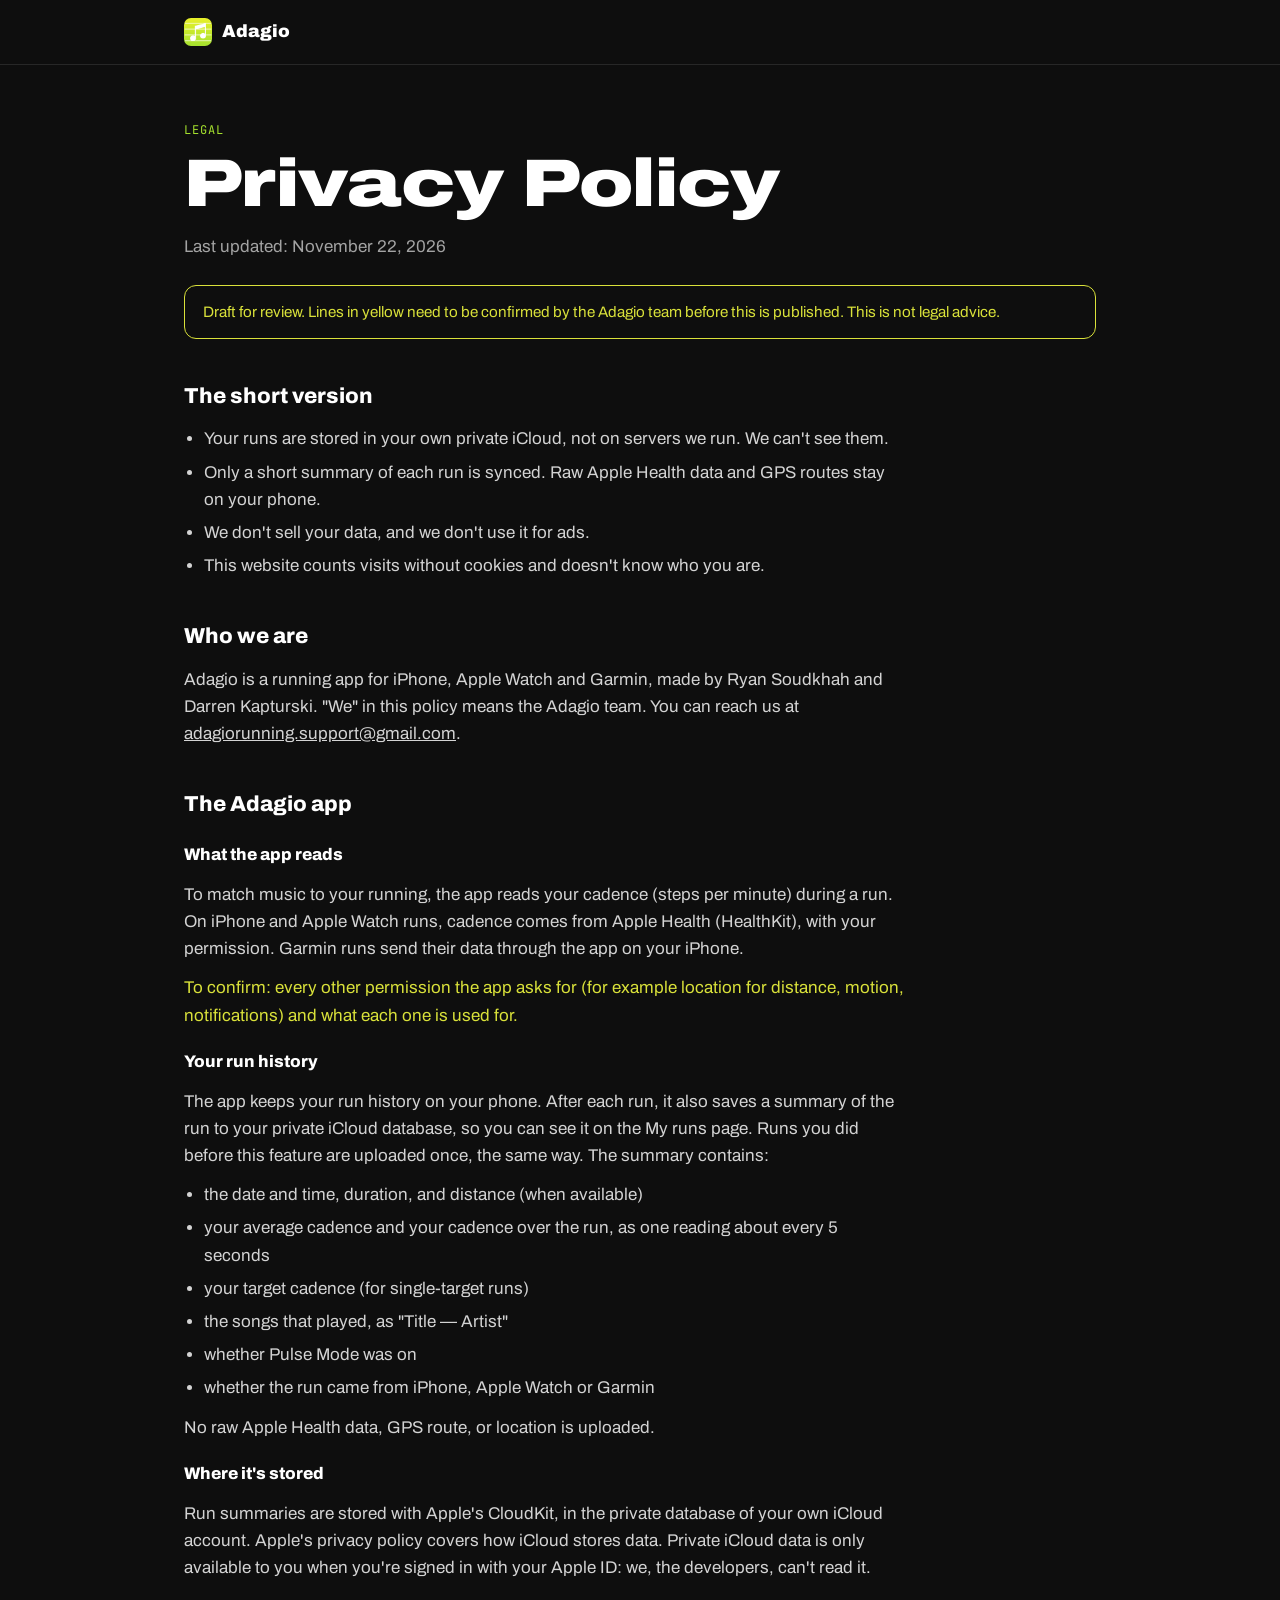
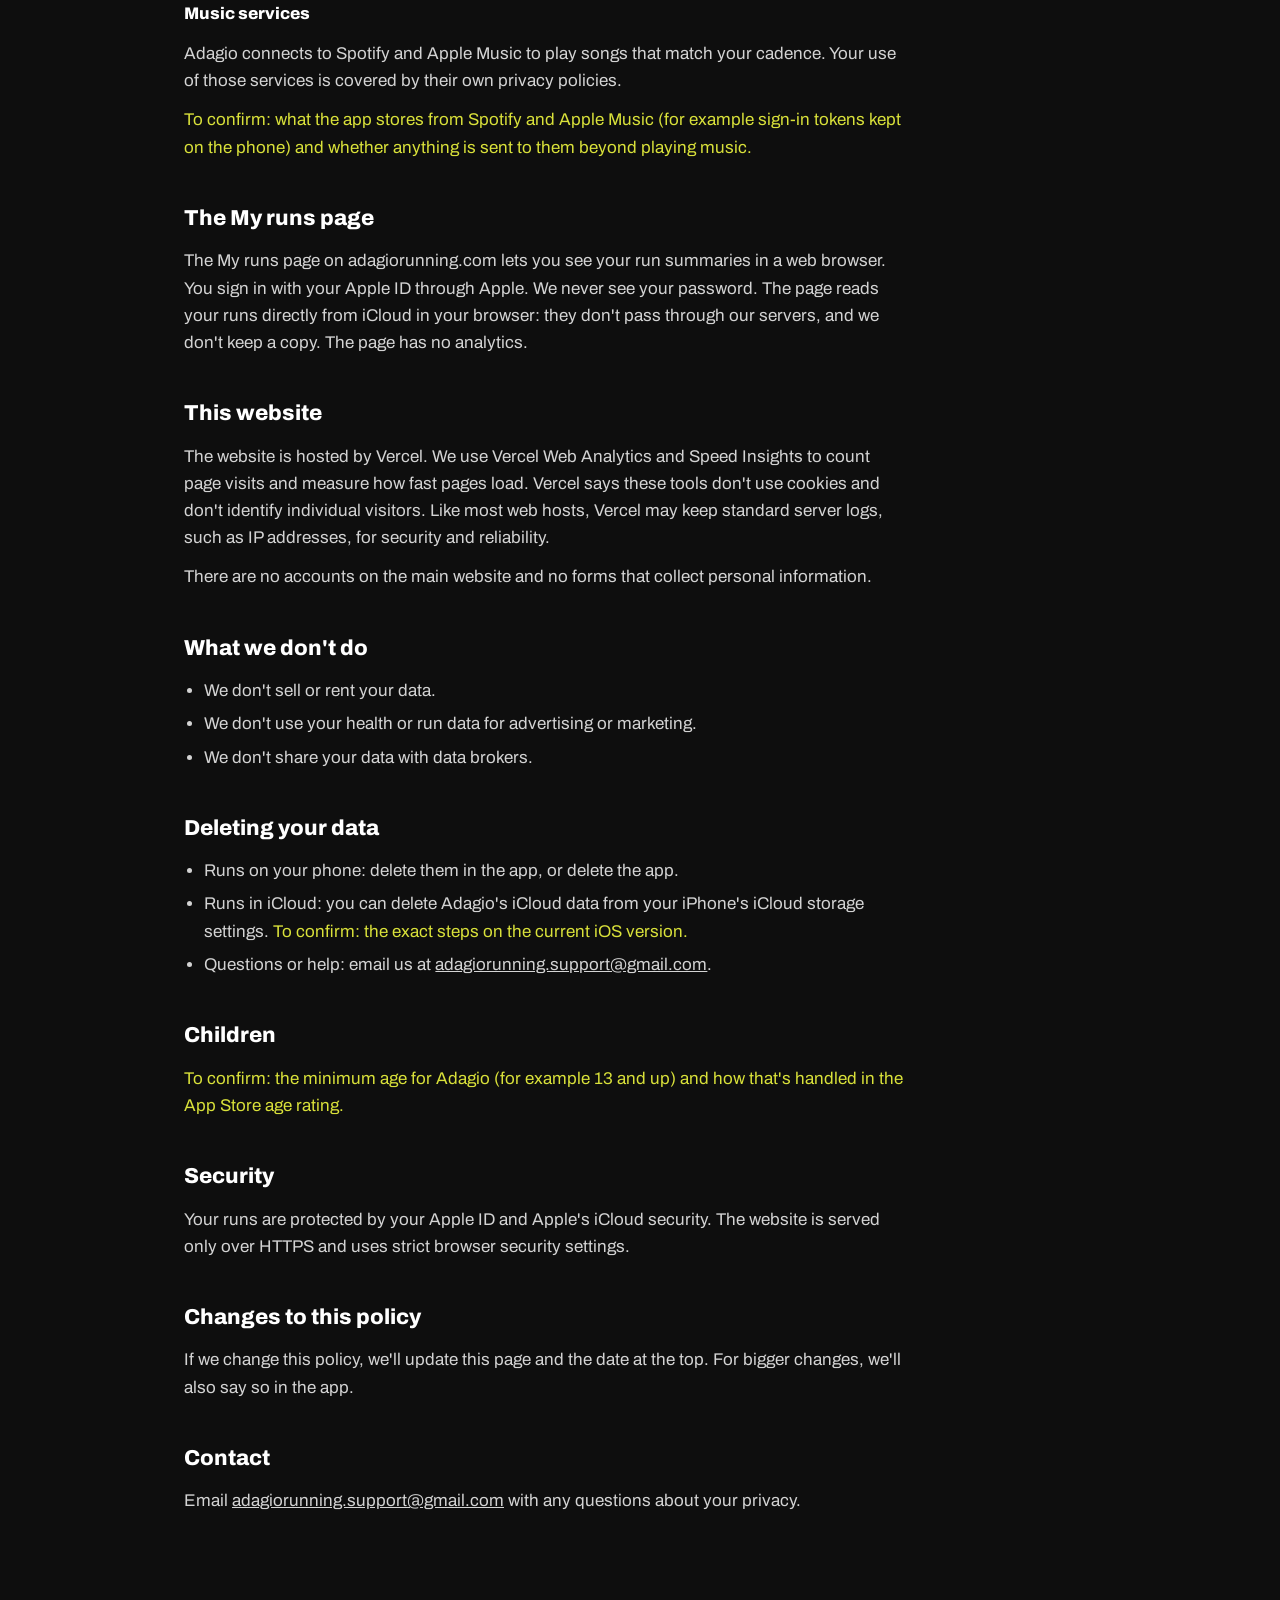
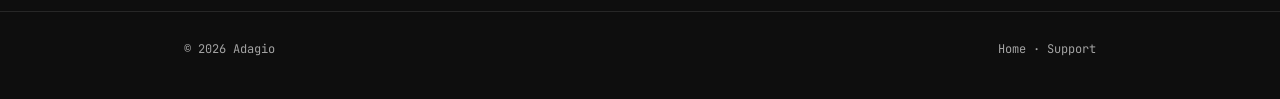
==== privacy.html @ 762814e5 "My runs page (CloudKit), draft privacy policy, and security headers - runs.html + runs.js: Sign in w" ====
<!doctype html>
<html lang="en">
<head>
  <meta charset="utf-8">
  <meta name="viewport" content="width=device-width, initial-scale=1">
  <title>Privacy Policy — Adagio</title>
  <meta name="description" content="How Adagio and adagiorunning.com handle your data.">
  <!-- DRAFT: not indexed or linked until it has been reviewed -->
  <meta name="robots" content="noindex, nofollow">
  <meta name="theme-color" content="#0E0E0E">
  <link rel="icon" href="/favicon.ico" sizes="any">
  <link rel="icon" type="image/png" sizes="192x192" href="/favicon-192.png">
  <link rel="apple-touch-icon" sizes="180x180" href="/apple-touch-icon.png">
  <link rel="preconnect" href="https://fonts.googleapis.com">
  <link rel="preconnect" href="https://fonts.gstatic.com" crossorigin>
  <link href="https://fonts.googleapis.com/css2?family=Archivo:wdth,wght@62..125,100..900&family=JetBrains+Mono:wght@500&display=swap" rel="stylesheet">
  <link rel="stylesheet" href="/pages.css">
</head>
<body>
  <a class="skip" href="#main">Skip to content</a>
  <header class="bar">
    <div class="wrap">
      <a class="logo" href="/"><img src="/favicon-96.png" alt="" width="96" height="96"><span>Adagio</span></a>
    </div>
  </header>

  <main id="main">
    <div class="wrap">
      <p class="label">Legal</p>
      <h1 class="title">Privacy Policy</h1>
      <p class="intro">Last updated: November 22, 2026</p>
      <p class="draft">Draft for review. Lines in yellow need to be confirmed by the Adagio team before this is published. This is not legal advice.</p>

      <div class="policy">
        <h2>The short version</h2>
        <ul>
          <li>Your runs are stored in your own private iCloud, not on servers we run. We can't see them.</li>
          <li>Only a short summary of each run is synced. Raw Apple Health data and GPS routes stay on your phone.</li>
          <li>We don't sell your data, and we don't use it for ads.</li>
          <li>This website counts visits without cookies and doesn't know who you are.</li>
        </ul>

        <h2>Who we are</h2>
        <p>Adagio is a running app for iPhone, Apple Watch and Garmin, made by Ryan Soudkhah and Darren Kapturski. "We" in this policy means the Adagio team. You can reach us at <a href="mailto:adagiorunning.support@gmail.com">adagiorunning.support@gmail.com</a>.</p>

        <h2>The Adagio app</h2>
        <h3>What the app reads</h3>
        <p>To match music to your running, the app reads your cadence (steps per minute) during a run. On iPhone and Apple Watch runs, cadence comes from Apple Health (HealthKit), with your permission. Garmin runs send their data through the app on your iPhone.</p>
        <p class="todo">To confirm: every other permission the app asks for (for example location for distance, motion, notifications) and what each one is used for.</p>

        <h3>Your run history</h3>
        <p>The app keeps your run history on your phone. After each run, it also saves a summary of the run to your private iCloud database, so you can see it on the My runs page. Runs you did before this feature are uploaded once, the same way. The summary contains:</p>
        <ul>
          <li>the date and time, duration, and distance (when available)</li>
          <li>your average cadence and your cadence over the run, as one reading about every 5 seconds</li>
          <li>your target cadence (for single-target runs)</li>
          <li>the songs that played, as "Title — Artist"</li>
          <li>whether Pulse Mode was on</li>
          <li>whether the run came from iPhone, Apple Watch or Garmin</li>
        </ul>
        <p>No raw Apple Health data, GPS route, or location is uploaded.</p>

        <h3>Where it's stored</h3>
        <p>Run summaries are stored with Apple's CloudKit, in the private database of your own iCloud account. Apple's privacy policy covers how iCloud stores data. Private iCloud data is only available to you when you're signed in with your Apple ID: we, the developers, can't read it.</p>

        <h3>Music services</h3>
        <p>Adagio connects to Spotify and Apple Music to play songs that match your cadence. Your use of those services is covered by their own privacy policies.</p>
        <p class="todo">To confirm: what the app stores from Spotify and Apple Music (for example sign-in tokens kept on the phone) and whether anything is sent to them beyond playing music.</p>

        <h2>The My runs page</h2>
        <p>The My runs page on adagiorunning.com lets you see your run summaries in a web browser. You sign in with your Apple ID through Apple. We never see your password. The page reads your runs directly from iCloud in your browser: they don't pass through our servers, and we don't keep a copy. The page has no analytics.</p>

        <h2>This website</h2>
        <p>The website is hosted by Vercel. We use Vercel Web Analytics and Speed Insights to count page visits and measure how fast pages load. Vercel says these tools don't use cookies and don't identify individual visitors. Like most web hosts, Vercel may keep standard server logs, such as IP addresses, for security and reliability.</p>
        <p>There are no accounts on the main website and no forms that collect personal information.</p>

        <h2>What we don't do</h2>
        <ul>
          <li>We don't sell or rent your data.</li>
          <li>We don't use your health or run data for advertising or marketing.</li>
          <li>We don't share your data with data brokers.</li>
        </ul>

        <h2>Deleting your data</h2>
        <ul>
          <li>Runs on your phone: delete them in the app, or delete the app.</li>
          <li>Runs in iCloud: you can delete Adagio's iCloud data from your iPhone's iCloud storage settings. <span class="todo">To confirm: the exact steps on the current iOS version.</span></li>
          <li>Questions or help: email us at <a href="mailto:adagiorunning.support@gmail.com">adagiorunning.support@gmail.com</a>.</li>
        </ul>

        <h2>Children</h2>
        <p class="todo">To confirm: the minimum age for Adagio (for example 13 and up) and how that's handled in the App Store age rating.</p>

        <h2>Security</h2>
        <p>Your runs are protected by your Apple ID and Apple's iCloud security. The website is served only over HTTPS and uses strict browser security settings.</p>

        <h2>Changes to this policy</h2>
        <p>If we change this policy, we'll update this page and the date at the top. For bigger changes, we'll also say so in the app.</p>

        <h2>Contact</h2>
        <p>Email <a href="mailto:adagiorunning.support@gmail.com">adagiorunning.support@gmail.com</a> with any questions about your privacy.</p>
      </div>
    </div>
  </main>

  <footer class="foot">
    <div class="wrap">
      <span>© 2026 Adagio</span>
      <span><a href="/">Home</a> · <a href="mailto:adagiorunning.support@gmail.com">Support</a></span>
    </div>
  </footer>
</body>
</html>
---- pages.css ----
/* Inner pages (My runs, Privacy): same palette and type as the landing page, no scroll effects. */
:root {
  --black: #0E0E0E; --card: #161616; --line: rgba(255,255,255,.1); --paper: #E9E6DA;
  --lime: #A6E22E; --yellow: #D9E13A; --white: #FFFFFF; --fg-2: rgba(255,255,255,.62);
  --sans: "Archivo", -apple-system, BlinkMacSystemFont, "Segoe UI", Helvetica, Arial, sans-serif;
  --mono: "JetBrains Mono", ui-monospace, "SF Mono", Menlo, monospace;
  --pad: 24px; --max: 960px;
}
*, *::before, *::after { box-sizing: border-box; }
html { background: var(--black); }
body { margin: 0; font-family: var(--sans); font-size: 1.0625rem; line-height: 1.6; color: var(--white); background: var(--black); -webkit-font-smoothing: antialiased; }
h1, h2, h3, p, ul, ol { margin: 0; }
a { color: inherit; }
em, i { font-style: normal; }
img { display: block; max-width: 100%; }
[hidden] { display: none !important; }
:focus-visible { outline: 3px solid var(--yellow); outline-offset: 3px; }
.skip { position: absolute; left: -999px; top: 8px; background: var(--yellow); color: #0A0A0A; padding: 8px 14px; z-index: 10; }
.skip:focus { left: 8px; }
.wrap { width: 100%; max-width: var(--max); margin: 0 auto; padding: 0 var(--pad); }

/* top bar */
.bar { border-bottom: 1px solid var(--line); }
.bar .wrap { display: flex; align-items: center; justify-content: space-between; gap: 16px; min-height: 64px; }
.logo { display: flex; align-items: center; gap: 10px; text-decoration: none; font-weight: 900; font-size: 1.1rem; }
.logo img { width: 28px; height: 28px; border-radius: 7px; }

main { padding: 56px 0 96px; }
.label { font-family: var(--mono); font-size: .75rem; letter-spacing: .08em; text-transform: uppercase; color: var(--lime); }
.title { margin-top: 10px; font-weight: 900; font-stretch: 125%; font-size: clamp(2.2rem, 8vw, 4.2rem); line-height: 1; letter-spacing: -.01em; }
.intro { margin-top: 16px; max-width: 620px; color: var(--fg-2); }

.panel { margin-top: 40px; padding: 28px; border: 1px solid var(--line); border-radius: 16px; background: var(--card); }
.panel h2 { font-size: 1.35rem; font-weight: 800; }
.panel p + p, .panel h2 + p { margin-top: 10px; }
.panel .muted { color: var(--fg-2); font-size: .95rem; }
.btn { display: inline-flex; align-items: center; gap: 8px; min-height: 44px; padding: 0 18px; border-radius: 999px; border: 1px solid var(--line);
  background: transparent; color: var(--white); font: 700 .95rem var(--sans); cursor: pointer; text-decoration: none; }
.btn:hover { border-color: rgba(255,255,255,.35); }
.signin { margin-top: 20px; min-height: 44px; }

.foot { border-top: 1px solid var(--line); padding: 28px 0 40px; font-family: var(--mono); font-size: .75rem; color: var(--fg-2); }
.foot .wrap { display: flex; flex-wrap: wrap; gap: 8px 24px; justify-content: space-between; }
.foot a { text-decoration: none; }
.foot a:hover { color: var(--white); }

/* ---------- My runs ---------- */
.toolbar { margin-top: 40px; display: flex; flex-wrap: wrap; align-items: center; justify-content: space-between; gap: 12px; }
.toolbar h2 { font-size: 1.1rem; font-weight: 800; }
.units { display: inline-flex; border: 1px solid var(--line); border-radius: 999px; padding: 3px; }
.units button { min-height: 36px; padding: 0 14px; border: 0; border-radius: 999px; background: none; color: var(--fg-2); font: 700 .85rem var(--sans); cursor: pointer; }
.units button[aria-pressed="true"] { background: var(--lime); color: #0A0A0A; }

.week { margin-top: 16px; display: grid; grid-template-columns: repeat(3, minmax(0, 1fr)); gap: 12px; }
.stat { padding: 18px; border: 1px solid var(--line); border-radius: 14px; background: var(--card); min-width: 0; }
.stat dt { font-family: var(--mono); font-size: .7rem; letter-spacing: .08em; text-transform: uppercase; color: var(--fg-2); }
.stat dd { margin: 6px 0 0; font-weight: 900; font-size: clamp(1.4rem, 5vw, 2rem); line-height: 1.1; overflow-wrap: anywhere; }

.runs { list-style: none; padding: 0; margin-top: 16px; display: grid; gap: 12px; }
.run { width: 100%; display: grid; grid-template-columns: minmax(0, 1fr) 120px; gap: 16px; align-items: center; text-align: left;
  padding: 18px 20px; border: 1px solid var(--line); border-radius: 14px; background: var(--card); color: inherit; font: inherit; cursor: pointer; }
.run:hover { border-color: rgba(255,255,255,.28); }
.run-when { font-weight: 800; }
.run-meta { margin-top: 4px; display: flex; flex-wrap: wrap; gap: 4px 14px; color: var(--fg-2); font-size: .92rem; }
.run-cad { margin-top: 8px; font-size: .92rem; }
.run-cad strong { color: var(--lime); }
.spark { width: 120px; height: 36px; display: block; }
.badge { display: inline-block; margin-left: 8px; padding: 1px 8px; border-radius: 999px; border: 1px solid var(--lime); color: var(--lime); font-family: var(--mono); font-size: .68rem; letter-spacing: .04em; vertical-align: 2px; }

/* run detail */
.detail-head { display: flex; flex-wrap: wrap; align-items: center; justify-content: space-between; gap: 12px; margin-top: 40px; }
.detail-head h2 { font-size: clamp(1.4rem, 5vw, 2rem); font-weight: 900; }
.facts { margin-top: 20px; display: grid; grid-template-columns: repeat(auto-fit, minmax(150px, 1fr)); gap: 12px; }
.facts .stat dd { font-size: clamp(1.25rem, 3.4vw, 1.6rem); overflow-wrap: normal; white-space: nowrap; }
.chart-wrap { margin-top: 24px; padding: 20px; border: 1px solid var(--line); border-radius: 14px; background: var(--card); }
.chart-wrap h3, .songs h3 { font-size: 1rem; font-weight: 800; }
.chart { margin-top: 12px; width: 100%; height: auto; display: block; }
.chart text { font-family: var(--mono); font-size: 11px; fill: rgba(255,255,255,.55); }
.legend { margin-top: 8px; display: flex; flex-wrap: wrap; gap: 6px 18px; font-size: .85rem; color: var(--fg-2); }
.legend span::before { content: ""; display: inline-block; width: 14px; height: 3px; margin-right: 6px; vertical-align: 3px; background: var(--lime); }
.legend .target::before { background: none; border-top: 2px dashed rgba(255,255,255,.7); height: 0; }
.songs { margin-top: 24px; padding: 20px; border: 1px solid var(--line); border-radius: 14px; background: var(--card); }
.songs ol { margin-top: 10px; padding-left: 1.4em; color: var(--fg-2); }
.songs li { overflow-wrap: anywhere; }
.songs li + li { margin-top: 4px; }

.status { margin-top: 40px; color: var(--fg-2); }
.status.is-error { color: #FF8A8A; }
.demo-note { margin-top: 16px; font-family: var(--mono); font-size: .75rem; color: var(--yellow); }

@media (max-width: 560px) {
  .week { grid-template-columns: 1fr; }
  .run { grid-template-columns: minmax(0, 1fr); }
  .spark { width: 100%; }
}

/* ---------- Privacy ---------- */
.draft { margin-top: 24px; padding: 14px 18px; border: 1px solid var(--yellow); border-radius: 12px; color: var(--yellow); font-size: .95rem; }
.policy { margin-top: 40px; max-width: 720px; }
.policy h2 { margin-top: 40px; font-size: 1.35rem; font-weight: 800; }
.policy h3 { margin-top: 20px; font-size: 1.05rem; font-weight: 800; }
.policy p, .policy ul { margin-top: 12px; color: rgba(255,255,255,.82); }
.policy ul { padding-left: 1.2em; }
.policy li + li { margin-top: 6px; }
.policy .todo { color: var(--yellow); }
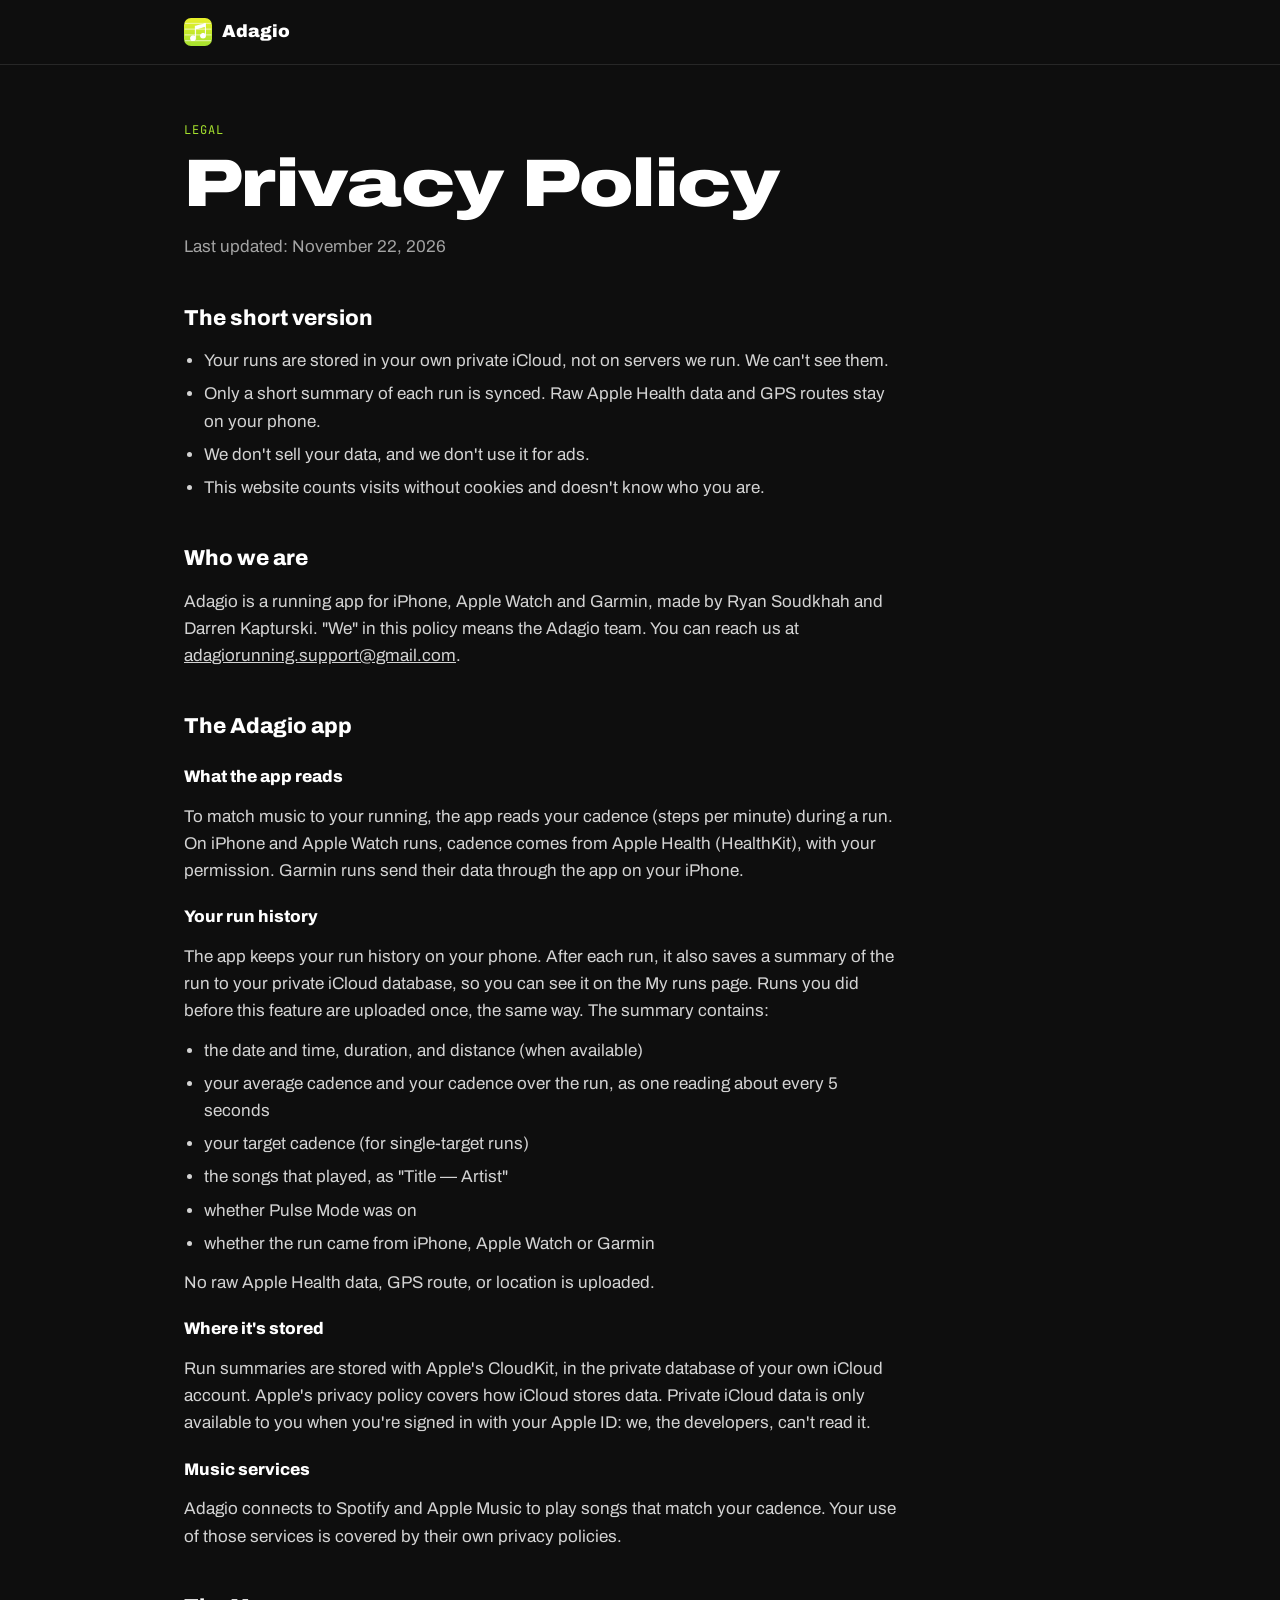
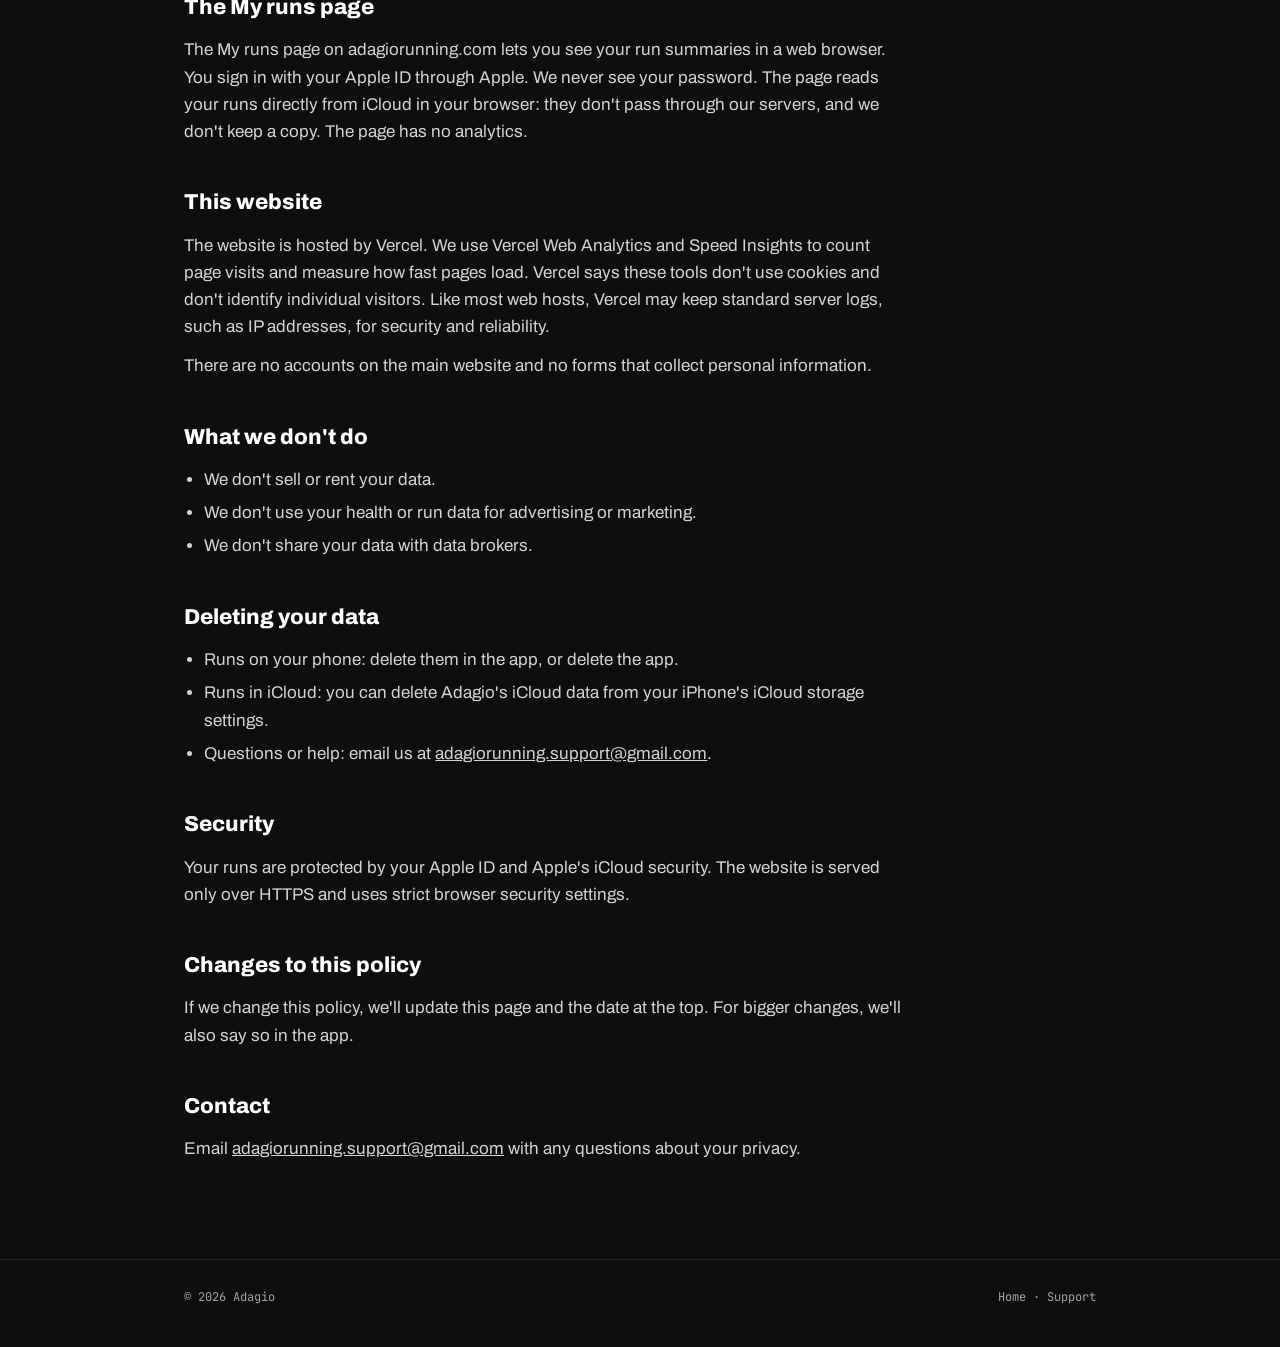
==== commit e049f056: "Publish a plain placeholder privacy policy and link it from the footer Co-Authored-By: Claude Opus 5" ====
--- a/privacy.html
+++ b/privacy.html
@@ -5,8 +5,6 @@
   <meta name="viewport" content="width=device-width, initial-scale=1">
   <title>Privacy Policy — Adagio</title>
   <meta name="description" content="How Adagio and adagiorunning.com handle your data.">
-  <!-- DRAFT: not indexed or linked until it has been reviewed -->
-  <meta name="robots" content="noindex, nofollow">
   <meta name="theme-color" content="#0E0E0E">
   <link rel="icon" href="/favicon.ico" sizes="any">
   <link rel="icon" type="image/png" sizes="192x192" href="/favicon-192.png">
@@ -29,7 +27,6 @@
       <p class="label">Legal</p>
       <h1 class="title">Privacy Policy</h1>
       <p class="intro">Last updated: November 22, 2026</p>
-      <p class="draft">Draft for review. Lines in yellow need to be confirmed by the Adagio team before this is published. This is not legal advice.</p>
 
       <div class="policy">
         <h2>The short version</h2>
@@ -46,7 +43,6 @@
         <h2>The Adagio app</h2>
         <h3>What the app reads</h3>
         <p>To match music to your running, the app reads your cadence (steps per minute) during a run. On iPhone and Apple Watch runs, cadence comes from Apple Health (HealthKit), with your permission. Garmin runs send their data through the app on your iPhone.</p>
-        <p class="todo">To confirm: every other permission the app asks for (for example location for distance, motion, notifications) and what each one is used for.</p>
 
         <h3>Your run history</h3>
         <p>The app keeps your run history on your phone. After each run, it also saves a summary of the run to your private iCloud database, so you can see it on the My runs page. Runs you did before this feature are uploaded once, the same way. The summary contains:</p>
@@ -65,7 +61,6 @@
 
         <h3>Music services</h3>
         <p>Adagio connects to Spotify and Apple Music to play songs that match your cadence. Your use of those services is covered by their own privacy policies.</p>
-        <p class="todo">To confirm: what the app stores from Spotify and Apple Music (for example sign-in tokens kept on the phone) and whether anything is sent to them beyond playing music.</p>
 
         <h2>The My runs page</h2>
         <p>The My runs page on adagiorunning.com lets you see your run summaries in a web browser. You sign in with your Apple ID through Apple. We never see your password. The page reads your runs directly from iCloud in your browser: they don't pass through our servers, and we don't keep a copy. The page has no analytics.</p>
@@ -84,12 +79,9 @@
         <h2>Deleting your data</h2>
         <ul>
           <li>Runs on your phone: delete them in the app, or delete the app.</li>
-          <li>Runs in iCloud: you can delete Adagio's iCloud data from your iPhone's iCloud storage settings. <span class="todo">To confirm: the exact steps on the current iOS version.</span></li>
+          <li>Runs in iCloud: you can delete Adagio's iCloud data from your iPhone's iCloud storage settings.</li>
           <li>Questions or help: email us at <a href="mailto:adagiorunning.support@gmail.com">adagiorunning.support@gmail.com</a>.</li>
         </ul>
-
-        <h2>Children</h2>
-        <p class="todo">To confirm: the minimum age for Adagio (for example 13 and up) and how that's handled in the App Store age rating.</p>
 
         <h2>Security</h2>
         <p>Your runs are protected by your Apple ID and Apple's iCloud security. The website is served only over HTTPS and uses strict browser security settings.</p>
--- a/pages.css
+++ b/pages.css
@@ -17,6 +17,7 @@
 :focus-visible { outline: 3px solid var(--yellow); outline-offset: 3px; }
 .skip { position: absolute; left: -999px; top: 8px; background: var(--yellow); color: #0A0A0A; padding: 8px 14px; z-index: 10; }
 .skip:focus { left: 8px; }
+.visually-hidden { position: absolute; width: 1px; height: 1px; overflow: hidden; clip: rect(0 0 0 0); white-space: nowrap; }
 .wrap { width: 100%; max-width: var(--max); margin: 0 auto; padding: 0 var(--pad); }
 
 /* top bar */
@@ -56,6 +57,13 @@
 .stat dt { font-family: var(--mono); font-size: .7rem; letter-spacing: .08em; text-transform: uppercase; color: var(--fg-2); }
 .stat dd { margin: 6px 0 0; font-weight: 900; font-size: clamp(1.4rem, 5vw, 2rem); line-height: 1.1; overflow-wrap: anywhere; }
 
+.months { list-style: none; padding: 0; margin-top: 16px; border: 1px solid var(--line); border-radius: 14px; background: var(--card); }
+.month { display: grid; grid-template-columns: 92px minmax(0, 1fr) auto; align-items: center; gap: 16px; padding: 14px 20px; }
+.month + .month { border-top: 1px solid var(--line); }
+.month-name { font-weight: 800; white-space: nowrap; }
+.month-bar { height: 8px; border-radius: 999px; background: rgba(255,255,255,.08); overflow: hidden; }
+.month-bar span { display: block; height: 100%; border-radius: 999px; background: var(--lime); }
+.month-stats { color: var(--fg-2); font-size: .9rem; white-space: nowrap; text-align: right; }
 .runs { list-style: none; padding: 0; margin-top: 16px; display: grid; gap: 12px; }
 .run { width: 100%; display: grid; grid-template-columns: minmax(0, 1fr) 120px; gap: 16px; align-items: center; text-align: left;
   padding: 18px 20px; border: 1px solid var(--line); border-radius: 14px; background: var(--card); color: inherit; font: inherit; cursor: pointer; }
@@ -89,6 +97,8 @@
 .demo-note { margin-top: 16px; font-family: var(--mono); font-size: .75rem; color: var(--yellow); }
 
 @media (max-width: 560px) {
+  .month { grid-template-columns: minmax(0, 1fr) auto; gap: 8px 16px; }
+  .month-bar { grid-column: 1 / -1; grid-row: 2; }
   .week { grid-template-columns: 1fr; }
   .run { grid-template-columns: minmax(0, 1fr); }
   .spark { width: 100%; }
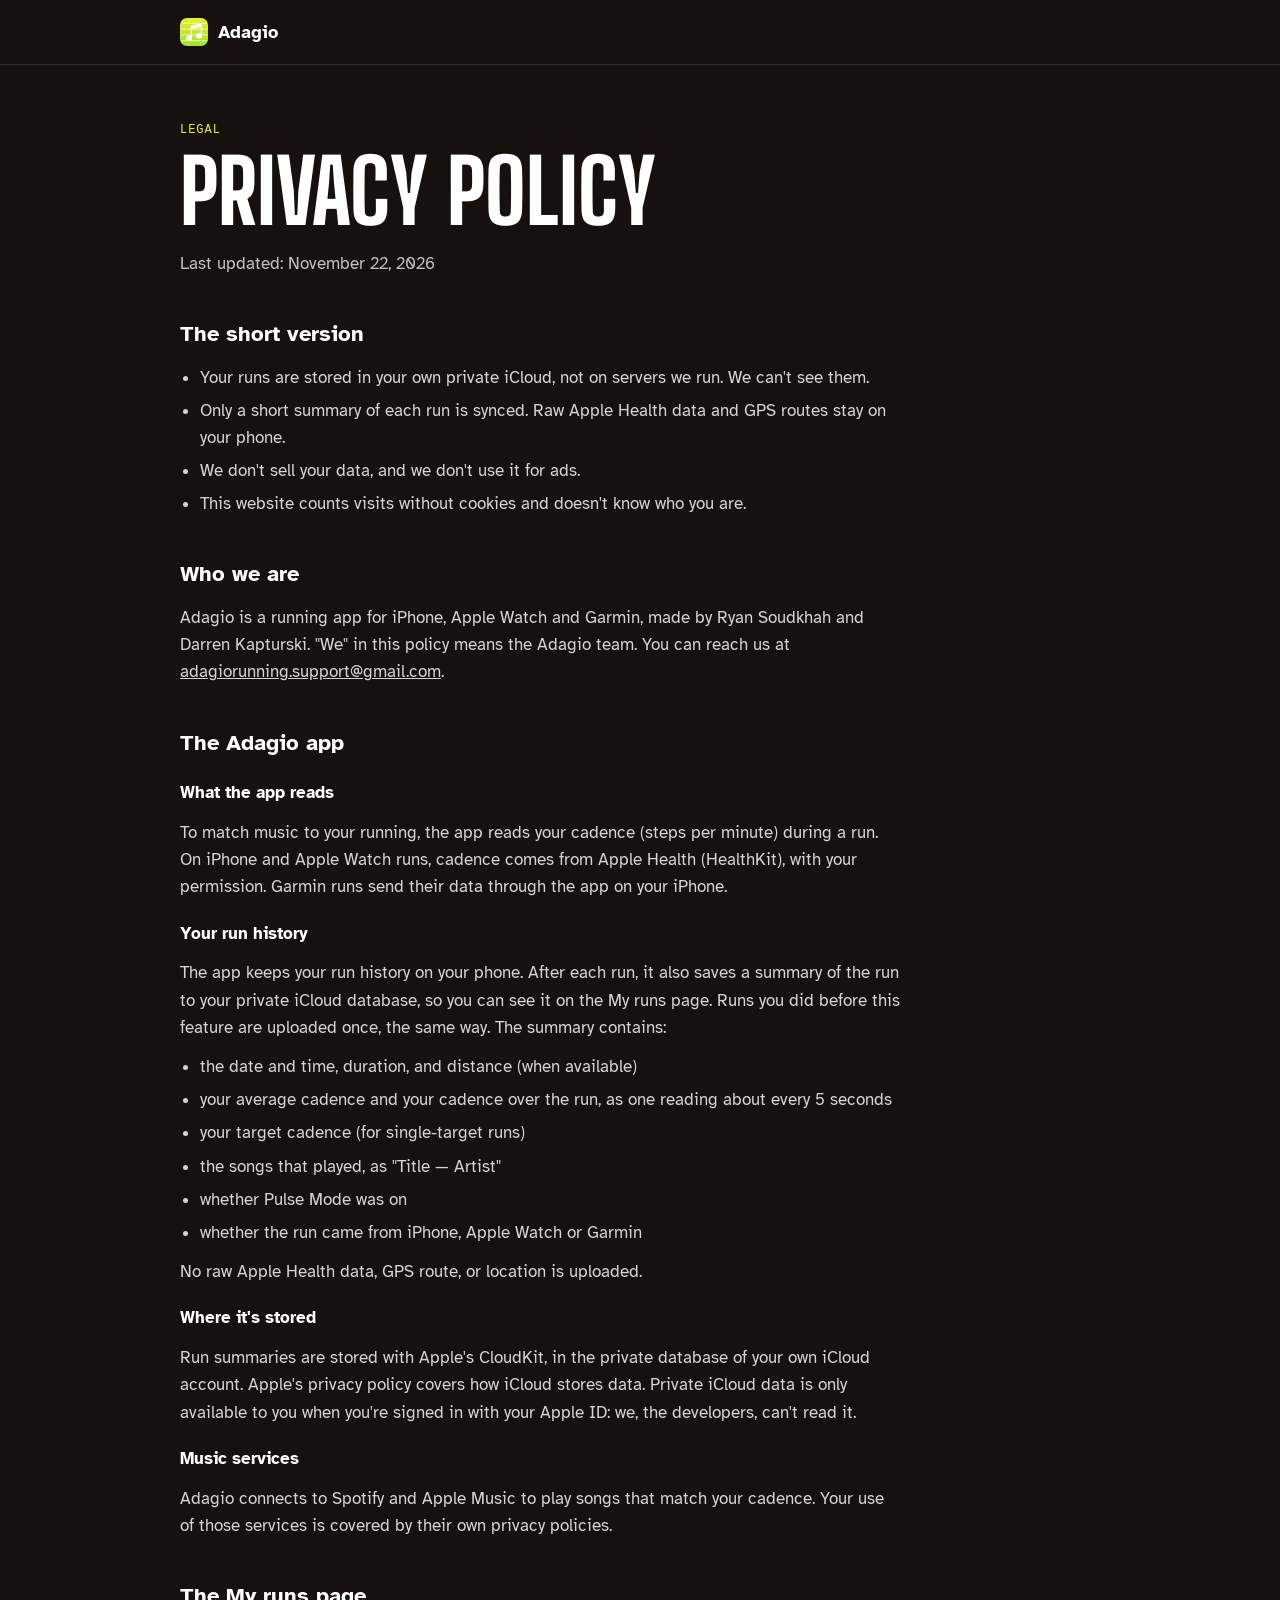
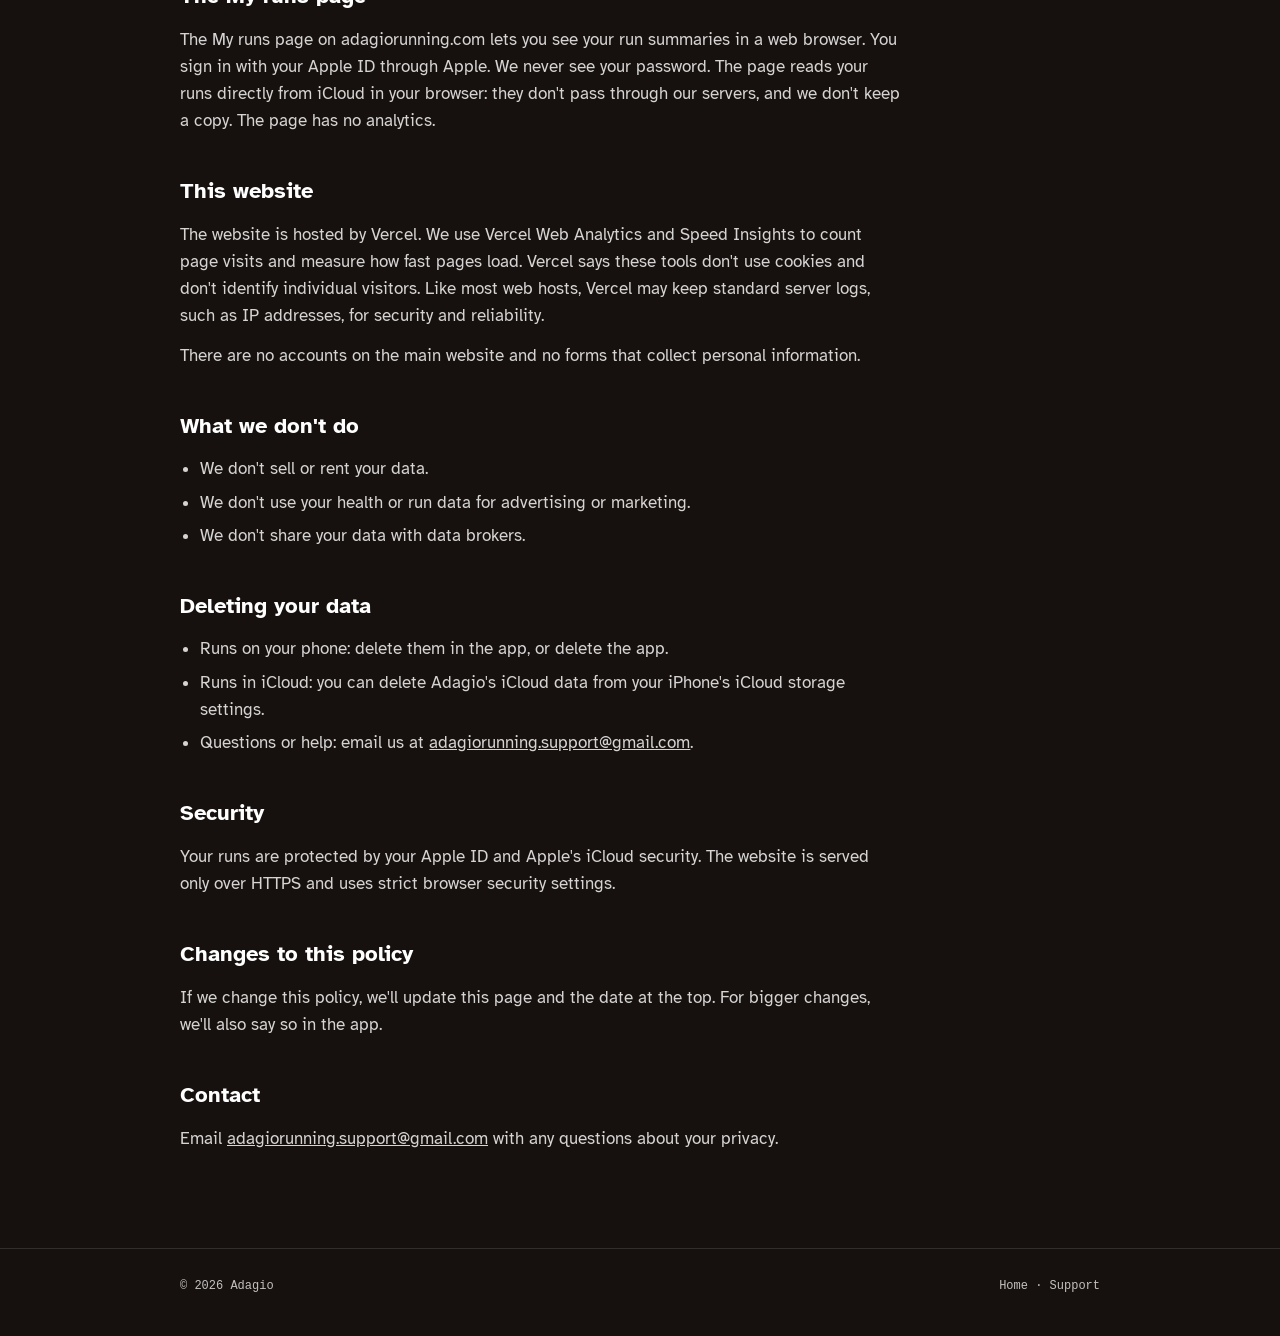
==== commit 35d2364d: "Add My runs, privacy policy, security headers, Google icons and analytics Brought over from Ryan's v" ====
--- a/privacy.html
+++ b/privacy.html
@@ -5,13 +5,13 @@
   <meta name="viewport" content="width=device-width, initial-scale=1">
   <title>Privacy Policy — Adagio</title>
   <meta name="description" content="How Adagio and adagiorunning.com handle your data.">
-  <meta name="theme-color" content="#0E0E0E">
+  <meta name="theme-color" content="#16110E">
   <link rel="icon" href="/favicon.ico" sizes="any">
   <link rel="icon" type="image/png" sizes="192x192" href="/favicon-192.png">
   <link rel="apple-touch-icon" sizes="180x180" href="/apple-touch-icon.png">
   <link rel="preconnect" href="https://fonts.googleapis.com">
   <link rel="preconnect" href="https://fonts.gstatic.com" crossorigin>
-  <link href="https://fonts.googleapis.com/css2?family=Archivo:wdth,wght@62..125,100..900&family=JetBrains+Mono:wght@500&display=swap" rel="stylesheet">
+  <link href="https://fonts.googleapis.com/css2?family=Big+Shoulders+Display:wght@800&family=Atkinson+Hyperlegible:wght@400;700&display=swap" rel="stylesheet">
   <link rel="stylesheet" href="/pages.css">
 </head>
 <body>
--- a/pages.css
+++ b/pages.css
@@ -1,10 +1,12 @@
 /* Inner pages (My runs, Privacy): same palette and type as the landing page, no scroll effects. */
 :root {
-  --black: #0E0E0E; --card: #161616; --line: rgba(255,255,255,.1); --paper: #E9E6DA;
-  --lime: #A6E22E; --yellow: #D9E13A; --white: #FFFFFF; --fg-2: rgba(255,255,255,.62);
-  --sans: "Archivo", -apple-system, BlinkMacSystemFont, "Segoe UI", Helvetica, Arial, sans-serif;
-  --mono: "JetBrains Mono", ui-monospace, "SF Mono", Menlo, monospace;
-  --pad: 24px; --max: 960px;
+  /* Darren's brand: volt yellow and white on track-rubber black */
+  --black: #16110E; --card: #201915; --line: rgba(255,255,255,.12); --paper: #FFFFFF;
+  --lime: #E8F02A; --yellow: #E8F02A; --white: #FFFFFF; --fg-2: rgba(255,255,255,.74);
+  --display: "Big Shoulders Display", "Arial Narrow", Impact, sans-serif;
+  --sans: "Atkinson Hyperlegible", -apple-system, BlinkMacSystemFont, "Segoe UI", Arial, sans-serif;
+  --mono: ui-monospace, "SF Mono", Menlo, Consolas, monospace;
+  --pad: 20px; --max: 960px;
 }
 *, *::before, *::after { box-sizing: border-box; }
 html { background: var(--black); }
@@ -28,7 +30,7 @@
 
 main { padding: 56px 0 96px; }
 .label { font-family: var(--mono); font-size: .75rem; letter-spacing: .08em; text-transform: uppercase; color: var(--lime); }
-.title { margin-top: 10px; font-weight: 900; font-stretch: 125%; font-size: clamp(2.2rem, 8vw, 4.2rem); line-height: 1; letter-spacing: -.01em; }
+.title { margin-top: 10px; font-family: var(--display); font-weight: 800; font-size: clamp(3rem, 10vw, 5.5rem); line-height: .95; text-transform: uppercase; }
 .intro { margin-top: 16px; max-width: 620px; color: var(--fg-2); }
 
 .panel { margin-top: 40px; padding: 28px; border: 1px solid var(--line); border-radius: 16px; background: var(--card); }
@@ -55,7 +57,7 @@
 .week { margin-top: 16px; display: grid; grid-template-columns: repeat(3, minmax(0, 1fr)); gap: 12px; }
 .stat { padding: 18px; border: 1px solid var(--line); border-radius: 14px; background: var(--card); min-width: 0; }
 .stat dt { font-family: var(--mono); font-size: .7rem; letter-spacing: .08em; text-transform: uppercase; color: var(--fg-2); }
-.stat dd { margin: 6px 0 0; font-weight: 900; font-size: clamp(1.4rem, 5vw, 2rem); line-height: 1.1; overflow-wrap: anywhere; }
+.stat dd { margin: 6px 0 0; font-weight: 700; font-family: var(--num, var(--mono)); font-size: clamp(1.4rem, 5vw, 2rem); line-height: 1.1; overflow-wrap: anywhere; }
 
 .months { list-style: none; padding: 0; margin-top: 16px; border: 1px solid var(--line); border-radius: 14px; background: var(--card); }
 .month { display: grid; grid-template-columns: 92px minmax(0, 1fr) auto; align-items: center; gap: 16px; padding: 14px 20px; }
@@ -77,7 +79,7 @@
 
 /* run detail */
 .detail-head { display: flex; flex-wrap: wrap; align-items: center; justify-content: space-between; gap: 12px; margin-top: 40px; }
-.detail-head h2 { font-size: clamp(1.4rem, 5vw, 2rem); font-weight: 900; }
+.detail-head h2 { font-size: clamp(1.4rem, 5vw, 2rem); font-weight: 700; }
 .facts { margin-top: 20px; display: grid; grid-template-columns: repeat(auto-fit, minmax(150px, 1fr)); gap: 12px; }
 .facts .stat dd { font-size: clamp(1.25rem, 3.4vw, 1.6rem); overflow-wrap: normal; white-space: nowrap; }
 .chart-wrap { margin-top: 24px; padding: 20px; border: 1px solid var(--line); border-radius: 14px; background: var(--card); }
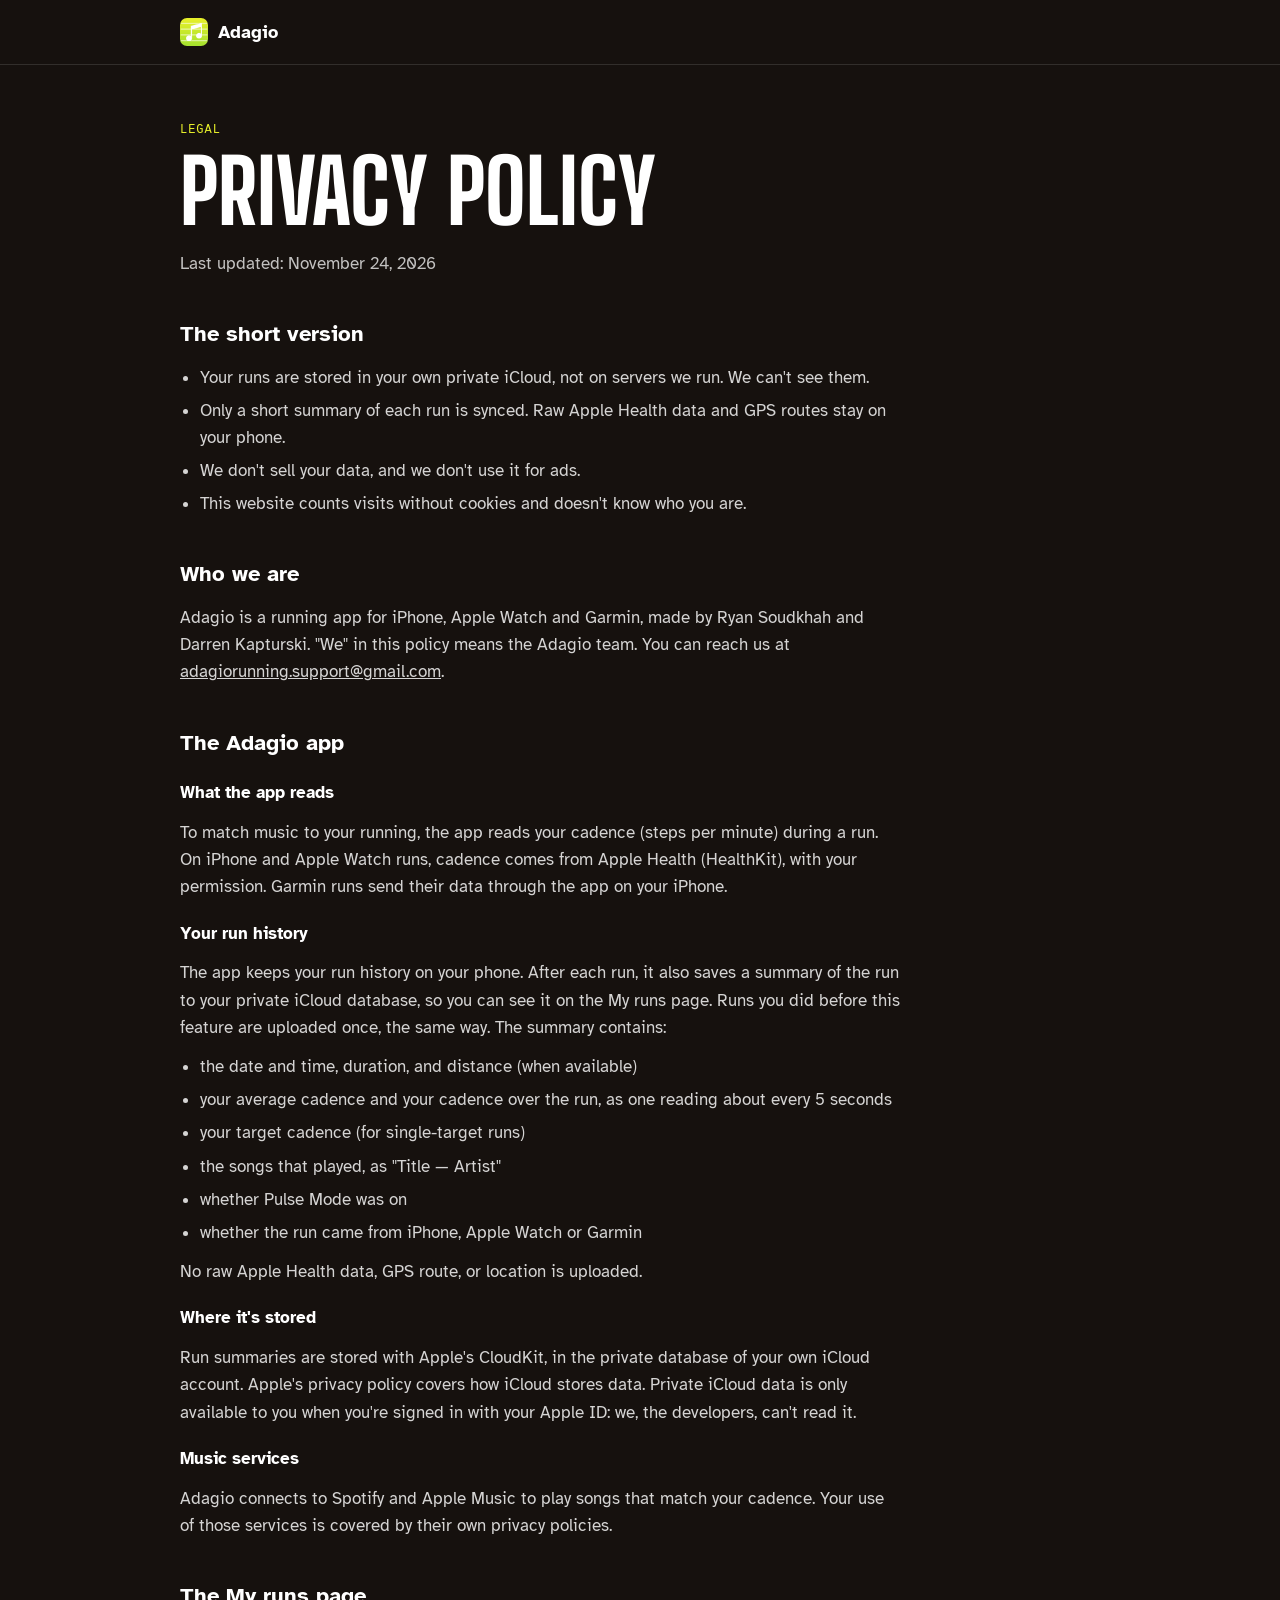
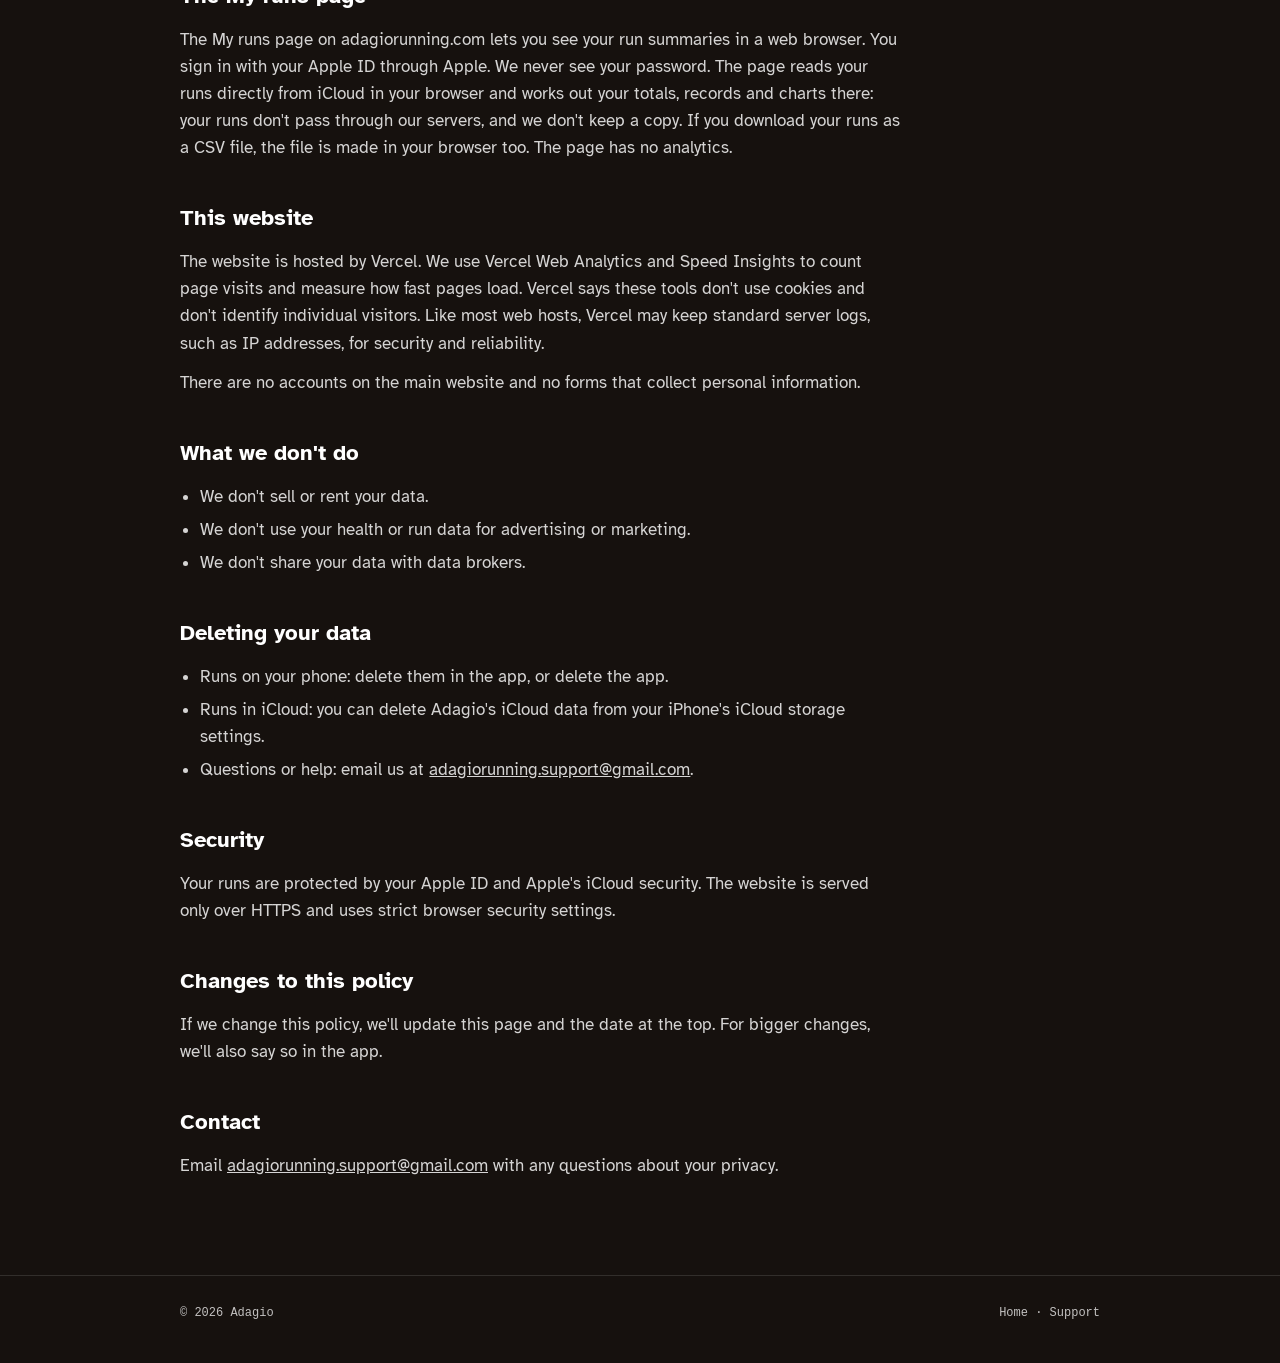
==== commit b8063113: "My runs: overview, charts, records and run detail - Overview: plain-language summary, week streak, d" ====
--- a/privacy.html
+++ b/privacy.html
@@ -26,7 +26,7 @@
     <div class="wrap">
       <p class="label">Legal</p>
       <h1 class="title">Privacy Policy</h1>
-      <p class="intro">Last updated: November 22, 2026</p>
+      <p class="intro">Last updated: November 24, 2026</p>
 
       <div class="policy">
         <h2>The short version</h2>
@@ -63,7 +63,7 @@
         <p>Adagio connects to Spotify and Apple Music to play songs that match your cadence. Your use of those services is covered by their own privacy policies.</p>
 
         <h2>The My runs page</h2>
-        <p>The My runs page on adagiorunning.com lets you see your run summaries in a web browser. You sign in with your Apple ID through Apple. We never see your password. The page reads your runs directly from iCloud in your browser: they don't pass through our servers, and we don't keep a copy. The page has no analytics.</p>
+        <p>The My runs page on adagiorunning.com lets you see your run summaries in a web browser. You sign in with your Apple ID through Apple. We never see your password. The page reads your runs directly from iCloud in your browser and works out your totals, records and charts there: your runs don't pass through our servers, and we don't keep a copy. If you download your runs as a CSV file, the file is made in your browser too. The page has no analytics.</p>
 
         <h2>This website</h2>
         <p>The website is hosted by Vercel. We use Vercel Web Analytics and Speed Insights to count page visits and measure how fast pages load. Vercel says these tools don't use cookies and don't identify individual visitors. Like most web hosts, Vercel may keep standard server logs, such as IP addresses, for security and reliability.</p>
--- a/pages.css
+++ b/pages.css
@@ -49,24 +49,94 @@
 
 /* ---------- My runs ---------- */
 .toolbar { margin-top: 40px; display: flex; flex-wrap: wrap; align-items: center; justify-content: space-between; gap: 12px; }
-.toolbar h2 { font-size: 1.1rem; font-weight: 800; }
-.units { display: inline-flex; border: 1px solid var(--line); border-radius: 999px; padding: 3px; }
-.units button { min-height: 36px; padding: 0 14px; border: 0; border-radius: 999px; background: none; color: var(--fg-2); font: 700 .85rem var(--sans); cursor: pointer; }
-.units button[aria-pressed="true"] { background: var(--lime); color: #0A0A0A; }
+.topbar { margin-top: 32px; }
+.tools { display: flex; flex-wrap: wrap; align-items: center; gap: 10px; }
+.synced { font-family: var(--mono); font-size: .75rem; color: var(--fg-2); }
+.btn.small { min-height: 36px; padding: 0 14px; font-size: .85rem; }
+.btn:disabled { opacity: .4; cursor: default; }
+.units { display: inline-flex; flex-wrap: wrap; border: 1px solid var(--line); border-radius: 999px; padding: 3px; }
+.units button, .filter-row button { min-height: 36px; padding: 0 14px; border: 0; border-radius: 999px; background: none; color: var(--fg-2); font: 700 .85rem var(--sans); cursor: pointer; }
+.units button[aria-pressed="true"], .filter-row button[aria-pressed="true"] { background: var(--lime); color: #0A0A0A; }
+#list-view.is-refreshing .block { opacity: .5; transition: opacity .2s; }
 
-.week { margin-top: 16px; display: grid; grid-template-columns: repeat(3, minmax(0, 1fr)); gap: 12px; }
+.block { margin-top: 56px; }
+.block > h2, .block-head h2 { font-family: var(--display); font-weight: 800; font-size: clamp(1.8rem, 6vw, 2.6rem); line-height: 1; text-transform: uppercase; }
+.block-head { display: flex; flex-wrap: wrap; align-items: center; justify-content: space-between; gap: 12px; }
+.summary { margin-top: 14px; max-width: 680px; font-size: 1.15rem; color: rgba(255,255,255,.88); }
+
+.filter-row { margin-top: 56px; padding-top: 24px; border-top: 1px solid var(--line); display: flex; flex-wrap: wrap; gap: 6px; }
+.filter-row button { border: 1px solid var(--line); }
+.filter-row + .block { margin-top: 28px; }
+
+.week, .highlights { margin-top: 20px; display: grid; grid-template-columns: repeat(3, minmax(0, 1fr)); gap: 12px; }
 .stat { padding: 18px; border: 1px solid var(--line); border-radius: 14px; background: var(--card); min-width: 0; }
 .stat dt { font-family: var(--mono); font-size: .7rem; letter-spacing: .08em; text-transform: uppercase; color: var(--fg-2); }
 .stat dd { margin: 6px 0 0; font-weight: 700; font-family: var(--num, var(--mono)); font-size: clamp(1.4rem, 5vw, 2rem); line-height: 1.1; overflow-wrap: anywhere; }
+.stat-sub { margin-top: 4px; font-size: .85rem; color: var(--fg-2); }
 
-.months { list-style: none; padding: 0; margin-top: 16px; border: 1px solid var(--line); border-radius: 14px; background: var(--card); }
+.cards { margin-top: 20px; display: grid; grid-template-columns: repeat(2, minmax(0, 1fr)); gap: 12px; }
+.card { padding: 20px; border: 1px solid var(--line); border-radius: 14px; background: var(--card); min-width: 0; }
+.card.wide { grid-column: 1 / -1; }
+.card h3 { font-size: 1rem; font-weight: 800; }
+.sub { margin-top: 2px; font-size: .85rem; color: var(--fg-2); }
+.muted { color: var(--fg-2); }
+.card .muted { margin-top: 10px; font-size: .95rem; }
+
+.chart { margin-top: 12px; width: 100%; height: auto; display: block; overflow: visible; }
+.chart text { font-family: var(--mono); font-size: 11px; fill: rgba(255,255,255,.55); }
+.chart .hit { cursor: default; outline: none; }
+.chart .hit.is-hover .mark, .chart .hit:focus-visible .mark, .chart rect.mark.is-hover { filter: brightness(1.25); stroke: #FFFFFF; stroke-width: 1.5; }
+.chart .hit:focus-visible rect { stroke: var(--lime); stroke-width: 1; }
+.chart.heat { max-width: 640px; }
+.heat-key { margin-top: 10px; display: flex; align-items: center; gap: 4px; font-size: .8rem; color: var(--fg-2); }
+.heat-key span:first-child { margin-right: 4px; }
+.heat-key span:last-child { margin-left: 4px; }
+.heat-key i { display: inline-block; width: 12px; height: 12px; border-radius: 3px; }
+
+.tip { position: fixed; z-index: 20; width: max-content; max-width: min(320px, calc(100vw - 16px)); padding: 8px 10px; border-radius: 8px; background: #FFFFFF; color: #0A0A0A;
+  font: 700 .82rem/1.35 var(--sans); pointer-events: none; box-shadow: 0 6px 24px rgba(0,0,0,.4); }
+
+.legend { margin-top: 8px; display: flex; flex-wrap: wrap; gap: 6px 18px; font-size: .85rem; color: var(--fg-2); }
+.legend span::before { content: ""; display: inline-block; width: 14px; height: 3px; margin-right: 6px; vertical-align: 3px; background: var(--lime); }
+.legend .dot::before { width: 8px; height: 8px; border-radius: 50%; background: none; border: 2px solid var(--lime); vertical-align: 0; }
+.legend .target::before { background: none; border-top: 2px dashed rgba(255,255,255,.7); height: 0; }
+.legend .band::before { height: 10px; vertical-align: -1px; background: rgba(255,255,255,.14); }
+#hist-legend span::before { height: 10px; width: 10px; border-radius: 3px; vertical-align: -1px; }
+#hist-legend .off::before { background: rgba(255,255,255,.22); }
+
+.records { list-style: none; padding: 0; margin-top: 20px; display: grid; grid-template-columns: repeat(3, minmax(0, 1fr)); gap: 12px; }
+.record { width: 100%; height: 100%; display: grid; gap: 4px; text-align: left; padding: 18px; border: 1px solid var(--line); border-radius: 14px;
+  background: var(--card); color: inherit; font: inherit; cursor: pointer; }
+.record:hover { border-color: rgba(255,255,255,.28); }
+.record-label { font-family: var(--mono); font-size: .7rem; letter-spacing: .08em; text-transform: uppercase; color: var(--fg-2); }
+.record-value { font-family: var(--mono); font-weight: 700; font-size: clamp(1.3rem, 4vw, 1.7rem); line-height: 1.1; color: var(--lime); }
+.record-date { font-size: .85rem; color: var(--fg-2); }
+
+.compare-table { margin-top: 12px; width: 100%; border-collapse: collapse; font-size: .95rem; }
+.compare-table th, .compare-table td { padding: 8px 0; text-align: right; border-bottom: 1px solid var(--line); }
+.compare-table th:first-child { text-align: left; font-weight: 400; color: var(--fg-2); }
+.compare-table thead th { font-family: var(--mono); font-size: .7rem; letter-spacing: .08em; text-transform: uppercase; color: var(--fg-2); }
+.compare-table td { font-family: var(--mono); font-weight: 700; }
+.card .compare-table + .sub { margin-top: 10px; }
+
+.hbars { list-style: none; padding: 0; margin-top: 12px; display: grid; gap: 12px; }
+.hbar { display: grid; grid-template-columns: 84px minmax(0, 1fr); gap: 4px 12px; align-items: center; }
+.hbar-name { font-weight: 700; font-size: .95rem; }
+.hbar-stats { grid-column: 2; font-size: .82rem; color: var(--fg-2); }
+.top-songs { margin-top: 12px; padding-left: 1.4em; display: grid; gap: 6px; }
+.top-songs li { color: var(--fg-2); }
+.top-songs .song { color: var(--white); overflow-wrap: anywhere; }
+.top-songs .count { margin-left: 8px; font-family: var(--mono); font-size: .75rem; color: var(--fg-2); white-space: nowrap; }
+
+.months { list-style: none; padding: 0; margin-top: 20px; border: 1px solid var(--line); border-radius: 14px; background: var(--card); }
 .month { display: grid; grid-template-columns: 92px minmax(0, 1fr) auto; align-items: center; gap: 16px; padding: 14px 20px; }
 .month + .month { border-top: 1px solid var(--line); }
 .month-name { font-weight: 800; white-space: nowrap; }
 .month-bar { height: 8px; border-radius: 999px; background: rgba(255,255,255,.08); overflow: hidden; }
 .month-bar span { display: block; height: 100%; border-radius: 999px; background: var(--lime); }
 .month-stats { color: var(--fg-2); font-size: .9rem; white-space: nowrap; text-align: right; }
-.runs { list-style: none; padding: 0; margin-top: 16px; display: grid; gap: 12px; }
+
+.runs { list-style: none; padding: 0; margin-top: 20px; display: grid; gap: 12px; }
 .run { width: 100%; display: grid; grid-template-columns: minmax(0, 1fr) 120px; gap: 16px; align-items: center; text-align: left;
   padding: 18px 20px; border: 1px solid var(--line); border-radius: 14px; background: var(--card); color: inherit; font: inherit; cursor: pointer; }
 .run:hover { border-color: rgba(255,255,255,.28); }
@@ -76,20 +146,17 @@
 .run-cad strong { color: var(--lime); }
 .spark { width: 120px; height: 36px; display: block; }
 .badge { display: inline-block; margin-left: 8px; padding: 1px 8px; border-radius: 999px; border: 1px solid var(--lime); color: var(--lime); font-family: var(--mono); font-size: .68rem; letter-spacing: .04em; vertical-align: 2px; }
+.none { margin-top: 16px; }
+.list-foot { margin-top: 20px; display: flex; flex-wrap: wrap; gap: 12px; justify-content: space-between; }
 
 /* run detail */
-.detail-head { display: flex; flex-wrap: wrap; align-items: center; justify-content: space-between; gap: 12px; margin-top: 40px; }
-.detail-head h2 { font-size: clamp(1.4rem, 5vw, 2rem); font-weight: 700; }
+.detail-head { display: flex; flex-wrap: wrap; align-items: center; justify-content: space-between; gap: 12px; margin-top: 32px; }
+.pager { display: flex; gap: 8px; }
+.detail-title { margin-top: 24px; font-family: var(--display); font-weight: 800; font-size: clamp(2rem, 7vw, 3.2rem); line-height: 1; text-transform: uppercase; }
 .facts { margin-top: 20px; display: grid; grid-template-columns: repeat(auto-fit, minmax(150px, 1fr)); gap: 12px; }
 .facts .stat dd { font-size: clamp(1.25rem, 3.4vw, 1.6rem); overflow-wrap: normal; white-space: nowrap; }
-.chart-wrap { margin-top: 24px; padding: 20px; border: 1px solid var(--line); border-radius: 14px; background: var(--card); }
-.chart-wrap h3, .songs h3 { font-size: 1rem; font-weight: 800; }
-.chart { margin-top: 12px; width: 100%; height: auto; display: block; }
-.chart text { font-family: var(--mono); font-size: 11px; fill: rgba(255,255,255,.55); }
-.legend { margin-top: 8px; display: flex; flex-wrap: wrap; gap: 6px 18px; font-size: .85rem; color: var(--fg-2); }
-.legend span::before { content: ""; display: inline-block; width: 14px; height: 3px; margin-right: 6px; vertical-align: 3px; background: var(--lime); }
-.legend .target::before { background: none; border-top: 2px dashed rgba(255,255,255,.7); height: 0; }
-.songs { margin-top: 24px; padding: 20px; border: 1px solid var(--line); border-radius: 14px; background: var(--card); }
+.compare { margin-top: 20px; max-width: 680px; color: rgba(255,255,255,.88); }
+.chart-card, .songs { margin-top: 16px; }
 .songs ol { margin-top: 10px; padding-left: 1.4em; color: var(--fg-2); }
 .songs li { overflow-wrap: anywhere; }
 .songs li + li { margin-top: 4px; }
@@ -98,12 +165,16 @@
 .status.is-error { color: #FF8A8A; }
 .demo-note { margin-top: 16px; font-family: var(--mono); font-size: .75rem; color: var(--yellow); }
 
+@media (max-width: 760px) {
+  .records, .week, .highlights { grid-template-columns: repeat(2, minmax(0, 1fr)); }
+  .cards { grid-template-columns: minmax(0, 1fr); }
+}
 @media (max-width: 560px) {
   .month { grid-template-columns: minmax(0, 1fr) auto; gap: 8px 16px; }
   .month-bar { grid-column: 1 / -1; grid-row: 2; }
-  .week { grid-template-columns: 1fr; }
   .run { grid-template-columns: minmax(0, 1fr); }
   .spark { width: 100%; }
+  .stat, .record { padding: 14px; }
 }
 
 /* ---------- Privacy ---------- */
